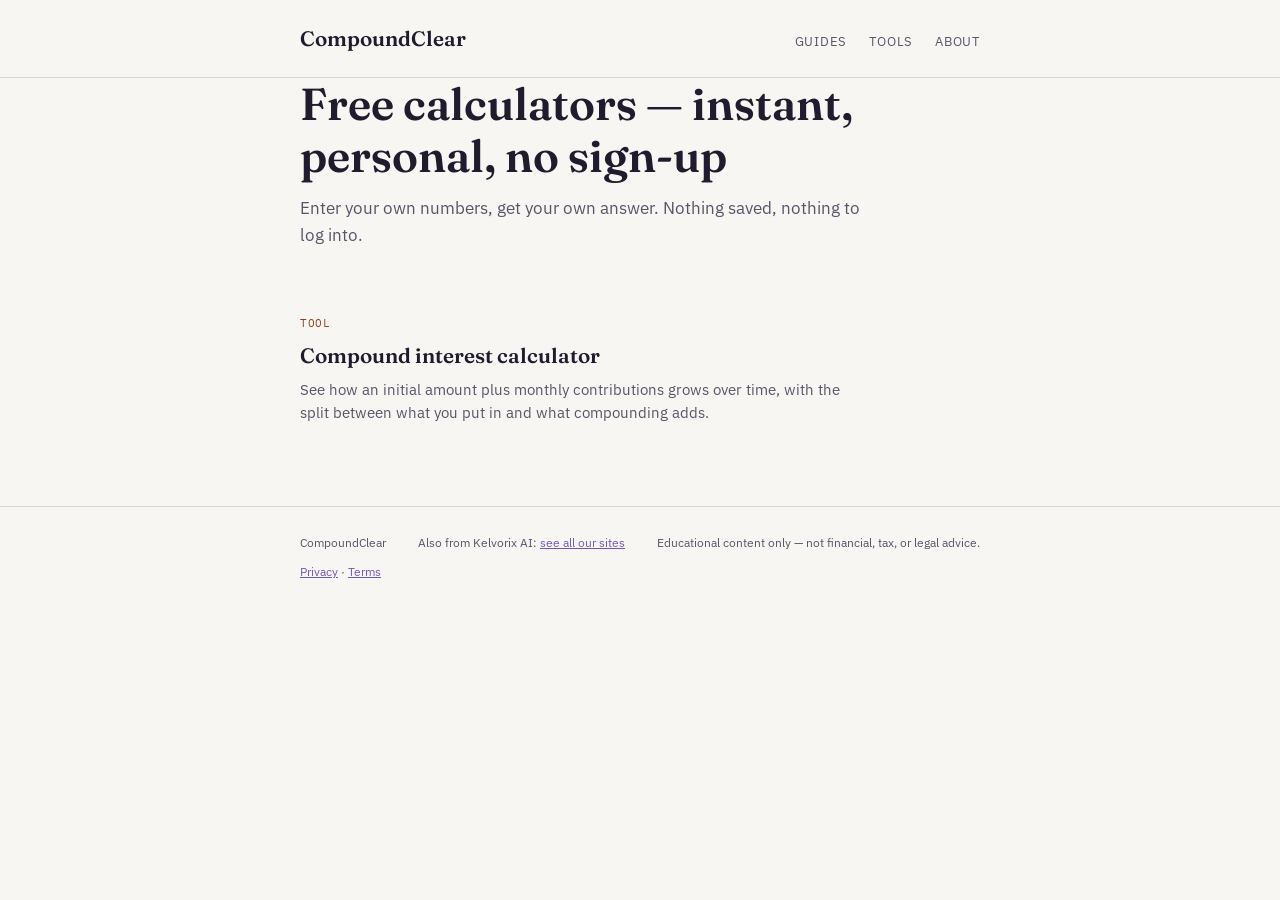
==== tools/index.html @ 7ec7a683 "Create index.html" ====
<!doctype html>
<html lang="en">
<head>
<script async src="https://pagead2.googlesyndication.com/pagead/js/adsbygoogle.js?client=ca-pub-6051499531677717" crossorigin="anonymous"></script>
<meta charset="utf-8">
<meta name="viewport" content="width=device-width, initial-scale=1">
<title>Free Compound Interest Calculator & Money Tools | CompoundClear</title>
<meta name="description" content="Free calculators for compound interest and investing math — instant, personal, no sign-up.">
<link rel="canonical" href="https://kelvorixai.github.io/compound-clear/tools/">
<link rel="preconnect" href="https://fonts.googleapis.com">
<link rel="preconnect" href="https://fonts.gstatic.com" crossorigin>
<link href="https://fonts.googleapis.com/css2?family=Fraunces:opsz,wght@9..144,500;9..144,600&family=IBM+Plex+Sans:wght@400;500;600&family=IBM+Plex+Mono:wght@400;500&display=swap" rel="stylesheet">
<link rel="stylesheet" href="../style.css">
</head>
<body>

<header class="site">
  <div class="wrap">
    <a class="brand" href="../index.html">CompoundClear</a>
    <nav class="site">
      <a href="../index.html">Guides</a>
      <a href="index.html">Tools</a>
      <a href="../about.html">About</a>
    </nav>
  </div>
</header>

<main class="wrap">
  <div class="hero">
    <h1>Free calculators — instant, personal, no sign-up</h1>
    <p>Enter your own numbers, get your own answer. Nothing saved, nothing to log into.</p>
  </div>

  <div class="post-list">
    <div class="post-card">
      <span class="tag">Tool</span>
      <a class="title" href="compound-interest-calculator.html">Compound interest calculator</a>
      <p>See how an initial amount plus monthly contributions grows over time, with the split between what you put in and what compounding adds.</p>
    </div>
  </div>
</main>

<footer class="site">
  <div class="wrap">
    <span>CompoundClear</span>
    <span>Also from Kelvorix AI: <a href="https://kelvorixai.github.io/">see all our sites</a></span>
    <span>Educational content only — not financial, tax, or legal advice.</span>
    <span><a href="../privacy.html">Privacy</a> · <a href="../terms.html">Terms</a></span>
  </div>
</footer>

</body>
</html>
---- style.css ----
:root{
  --ink:#211b2e;
  --ink-soft:#5b5468;
  --paper:#f8f6f2;
  --paper-raised:#efe9e0;
  --brass:#b5542f;
  --brass-strong:#943f1f;
  --teal:#5b3fa0;
  --teal-soft:#7358b8;
  --line:#ddd6cb;
  --line-soft:#eae4d9;
}
@media (prefers-color-scheme: dark){
  :root{
    --ink:#efeaf5;
    --ink-soft:#b4acc4;
    --paper:#171320;
    --paper-raised:#221c2e;
    --brass:#e08a5c;
    --brass-strong:#f0a378;
    --teal:#a58ee0;
    --teal-soft:#8f75d0;
    --line:#332b42;
    --line-soft:#251f30;
  }
}
*{box-sizing:border-box;}
html{ text-size-adjust:100%; }
body{
  margin:0;
  background:var(--paper);
  color:var(--ink);
  font-family:"IBM Plex Sans", ui-sans-serif, system-ui, sans-serif;
  line-height:1.6;
}
a{ color:var(--teal-soft); }
h1,h2,h3{ font-family:"Fraunces", Georgia, serif; font-weight:600; text-wrap:balance; line-height:1.15; }
.wrap{ max-width:720px; margin:0 auto; padding:0 20px; }

header.site{ border-bottom:1px solid var(--line); padding-block:22px; }
header.site .wrap{ display:flex; align-items:baseline; justify-content:space-between; flex-wrap:wrap; gap:10px; }
.brand{ font-family:"Fraunces", serif; font-weight:600; font-size:1.3rem; text-decoration:none; color:var(--ink); }
nav.site a{ font-size:13px; text-transform:uppercase; letter-spacing:.06em; color:var(--ink-soft); text-decoration:none; margin-left:18px; }
nav.site a:hover{ color:var(--teal-soft); }

main{ padding-block:48px; }

.hero h1{ font-size:clamp(2rem,5vw,2.8rem); margin:0 0 14px; }
.hero p{ color:var(--ink-soft); max-width:58ch; font-size:1.05rem; margin:0; }

.post-list{ margin-top:44px; display:flex; flex-direction:column; }
.post-card{ padding-block:22px; border-top:1px solid var(--line-soft); display:flex; flex-direction:column; gap:6px; }
.post-card:first-child{ border-top:none; }
.post-card .tag{ font-family:"IBM Plex Mono", monospace; font-size:11px; text-transform:uppercase; letter-spacing:.06em; color:var(--brass-strong); }
.post-card a.title{ font-family:"Fraunces", serif; font-size:1.3rem; font-weight:600; color:var(--ink); text-decoration:none; }
.post-card a.title:hover{ color:var(--teal-soft); }
.post-card p{ margin:0; color:var(--ink-soft); font-size:14.5px; max-width:62ch; }

article.post header.meta{ margin-bottom:8px; }
article.post .tag{ font-family:"IBM Plex Mono", monospace; font-size:11px; text-transform:uppercase; letter-spacing:.06em; color:var(--brass-strong); }
article.post h1{ font-size:clamp(1.8rem,4.5vw,2.5rem); margin:10px 0 8px; }
article.post .dek{ color:var(--ink-soft); font-size:1.05rem; max-width:60ch; margin:0 0 34px; }
article.post .content{ max-width:68ch; font-size:16px; }
article.post .content h2{ font-size:1.3rem; margin:36px 0 12px; }
article.post .content p{ margin:0 0 18px; }
article.post .content ul,article.post .content ol{ margin:0 0 18px; padding-left:22px; }
article.post .content li{ margin-bottom:8px; }
article.post .content table{ width:100%; border-collapse:collapse; margin:0 0 24px; font-size:14.5px; }
article.post .content th{ text-align:left; font-size:11px; text-transform:uppercase; letter-spacing:.05em; color:var(--ink-soft); font-weight:500; padding:0 12px 8px 0; border-bottom:1px solid var(--line); }
article.post .content td{ padding:10px 12px 10px 0; border-bottom:1px solid var(--line-soft); vertical-align:top; }

.disclaimer{ margin-top:40px; padding:16px 18px; background:var(--paper-raised); border-left:3px solid var(--brass); font-size:13px; color:var(--ink-soft); }

footer.site{ border-top:1px solid var(--line); margin-top:60px; padding-block:26px; }
footer.site .wrap{ display:flex; justify-content:space-between; flex-wrap:wrap; gap:10px; font-size:12px; color:var(--ink-soft); }

@media (max-width:480px){
  nav.site a{ margin-left:12px; }
}
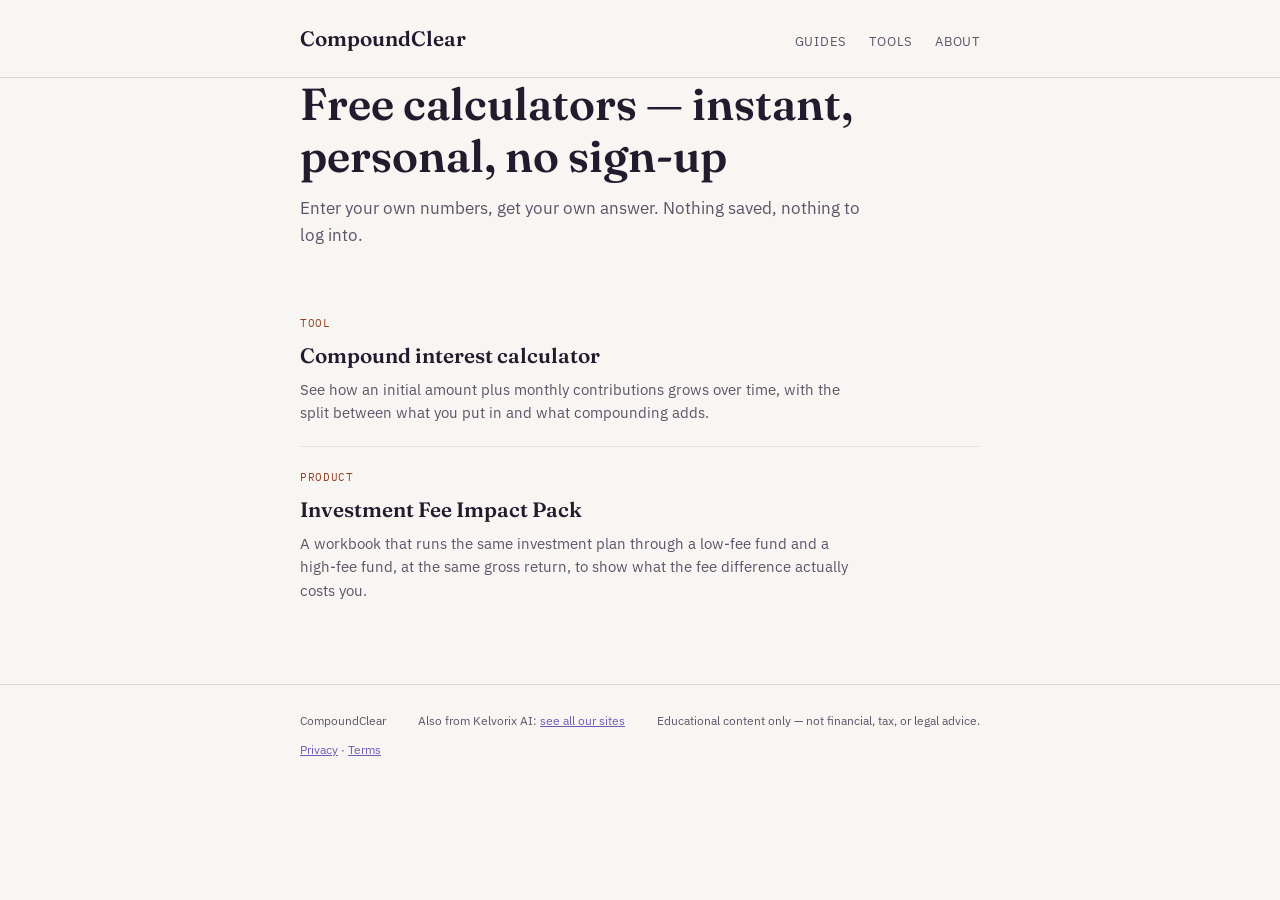
==== commit f9b2fbd1: "Update index.html" ====
--- a/tools/index.html
+++ b/tools/index.html
@@ -37,6 +37,11 @@
       <a class="title" href="compound-interest-calculator.html">Compound interest calculator</a>
       <p>See how an initial amount plus monthly contributions grows over time, with the split between what you put in and what compounding adds.</p>
     </div>
+    <div class="post-card">
+      <span class="tag">Product</span>
+      <a class="title" href="investment-fee-impact-pack.html">Investment Fee Impact Pack</a>
+      <p>A workbook that runs the same investment plan through a low-fee fund and a high-fee fund, at the same gross return, to show what the fee difference actually costs you.</p>
+    </div>
   </div>
 </main>
 
@@ -51,4 +56,3 @@
 
 </body>
 </html>
-
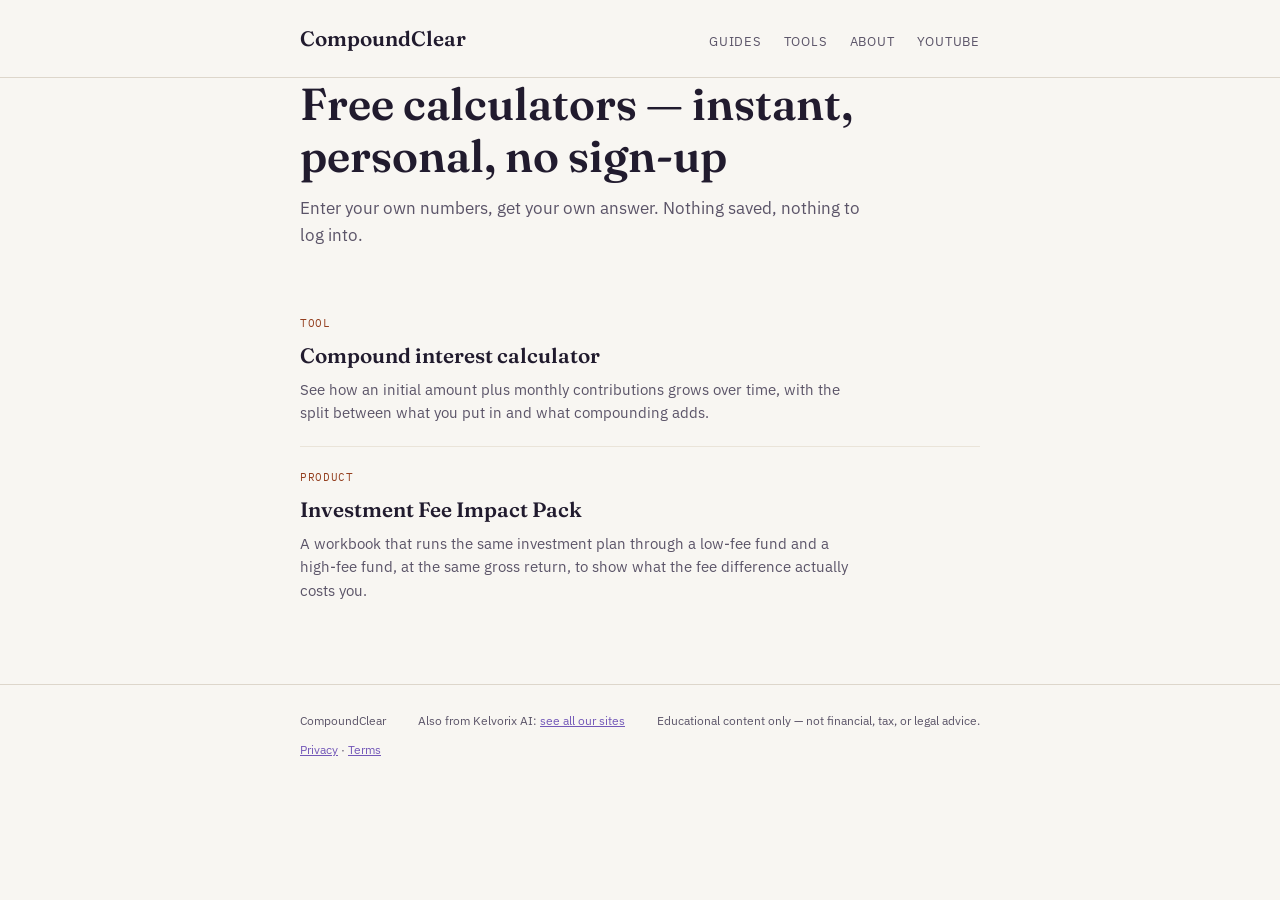
==== commit ded8bda6: "Update index.html" ====
--- a/tools/index.html
+++ b/tools/index.html
@@ -21,6 +21,7 @@
       <a href="../index.html">Guides</a>
       <a href="index.html">Tools</a>
       <a href="../about.html">About</a>
+      <a href="https://www.youtube.com/@CompoundClear" target="_blank" rel="noopener">YouTube</a>
     </nav>
   </div>
 </header>
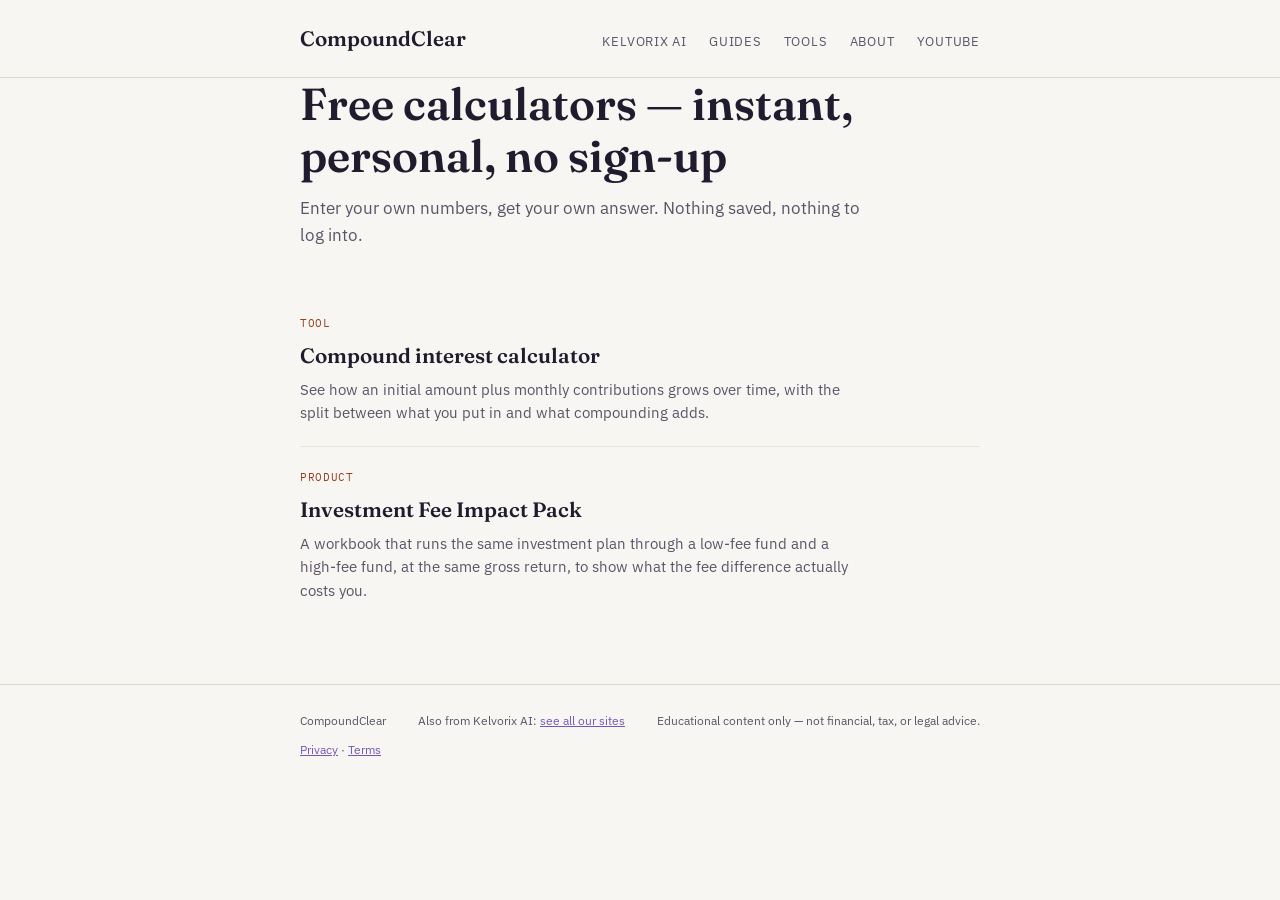
==== commit ecc6e10d: "Add Kelvorix AI nav link back to the hub on every page" ====
--- a/tools/index.html
+++ b/tools/index.html
@@ -18,6 +18,7 @@
   <div class="wrap">
     <a class="brand" href="../index.html">CompoundClear</a>
     <nav class="site">
+      <a href="https://kelvorixai.github.io/">Kelvorix AI</a>
       <a href="../index.html">Guides</a>
       <a href="index.html">Tools</a>
       <a href="../about.html">About</a>
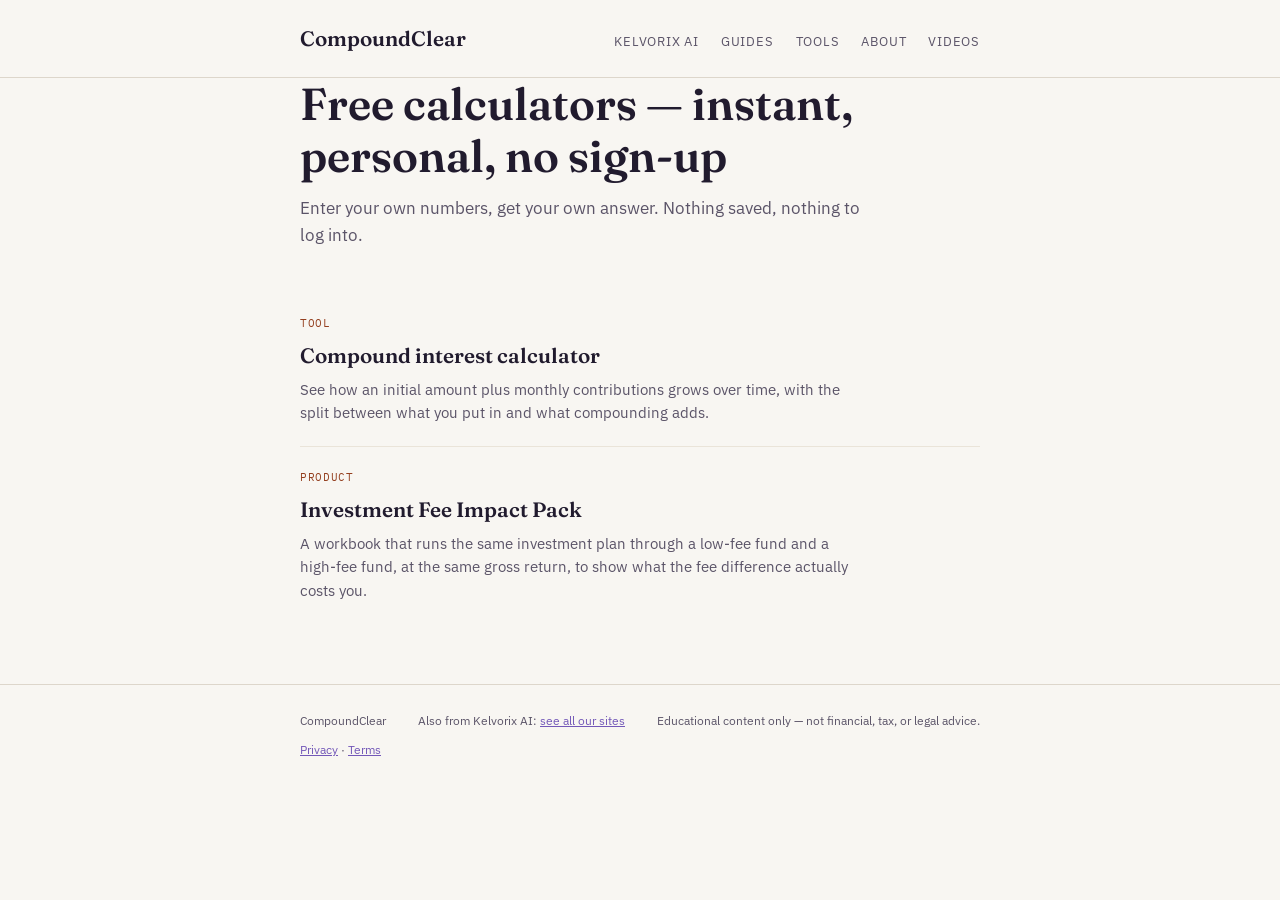
==== commit 43d376c8: "Add YouTube videos page and promote Money Math Series on site nav and homepage" ====
--- a/tools/index.html
+++ b/tools/index.html
@@ -22,7 +22,7 @@
       <a href="../index.html">Guides</a>
       <a href="index.html">Tools</a>
       <a href="../about.html">About</a>
-      <a href="https://www.youtube.com/@CompoundClear" target="_blank" rel="noopener">YouTube</a>
+      <a href="/compound-clear/videos.html">Videos</a>
     </nav>
   </div>
 </header>
